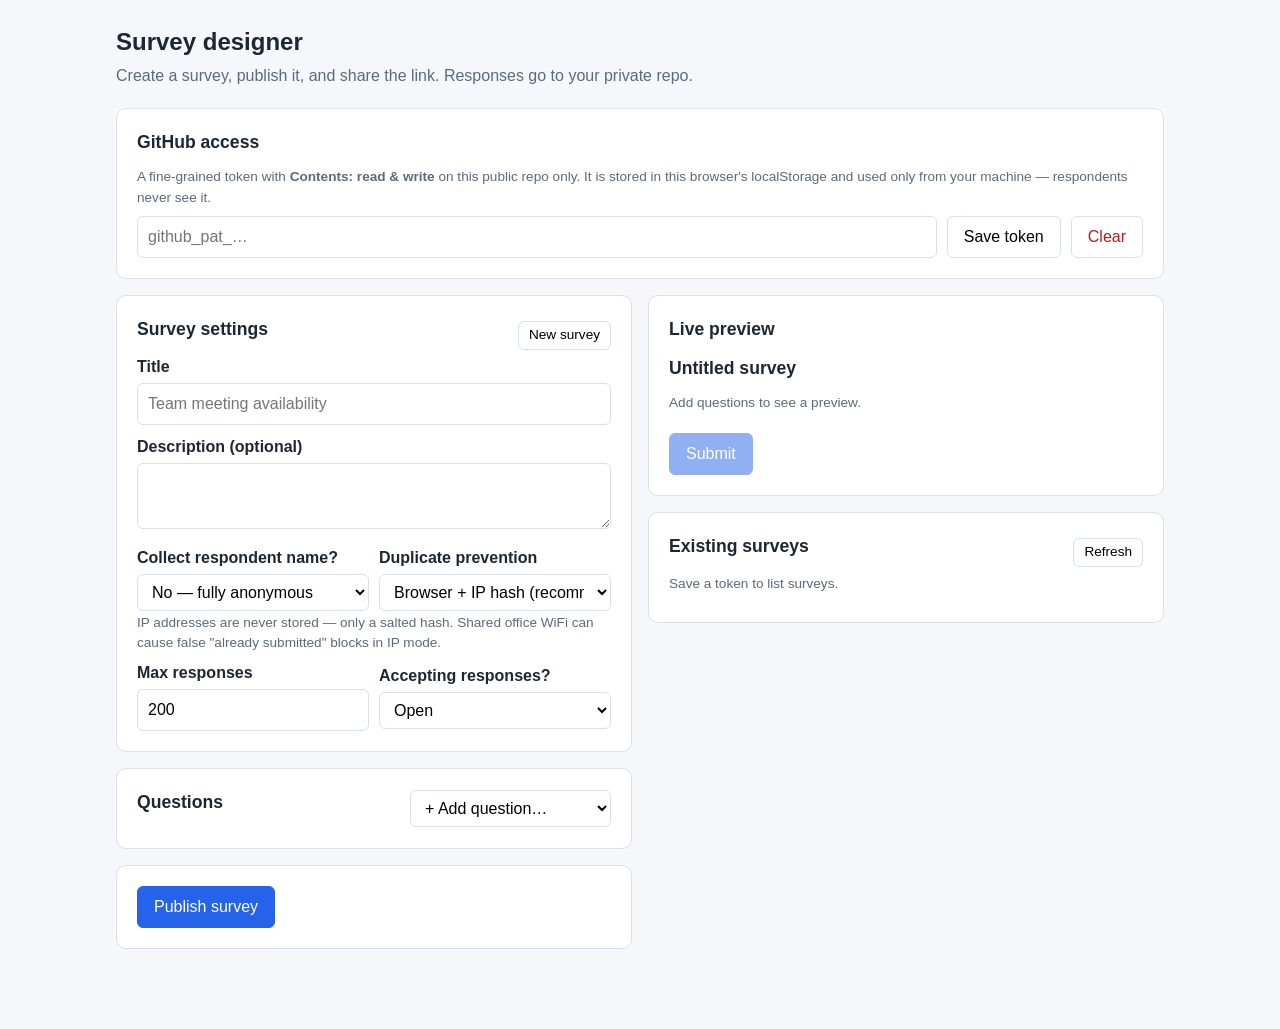
==== docs/index.html @ 24a3a3cf "Survey system: Pages frontend, Cloudflare Worker, R results reader" ====
<!DOCTYPE html>
<html lang="en">
<head>
  <meta charset="utf-8">
  <meta name="viewport" content="width=device-width, initial-scale=1">
  <title>Survey designer</title>
  <link rel="stylesheet" href="assets/style.css">
</head>
<body>
  <div class="wrap wide">
    <h1>Survey designer</h1>
    <p class="subtitle">Create a survey, publish it, and share the link. Responses go to your private repo.</p>

    <div class="card">
      <h2>GitHub access</h2>
      <p class="hint">
        A fine-grained token with <strong>Contents: read &amp; write</strong> on this public repo only.
        It is stored in this browser's localStorage and used only from your machine — respondents never see it.
      </p>
      <div class="row">
        <input type="password" id="gh-token" class="grow" placeholder="github_pat_…">
        <button id="save-token">Save token</button>
        <button id="clear-token" class="danger">Clear</button>
      </div>
      <div id="token-status" class="status"></div>
    </div>

    <div class="columns">
      <div>
        <div class="card">
          <div class="spread">
            <h2>Survey settings</h2>
            <button id="new-survey" class="small">New survey</button>
          </div>
          <label for="s-title">Title</label>
          <input type="text" id="s-title" placeholder="Team meeting availability">
          <label for="s-desc" style="margin-top:10px">Description (optional)</label>
          <textarea id="s-desc" rows="2"></textarea>

          <div class="row" style="margin-top:10px">
            <div class="grow">
              <label for="s-name">Collect respondent name?</label>
              <select id="s-name">
                <option value="no">No — fully anonymous</option>
                <option value="yes">Yes — required</option>
              </select>
            </div>
            <div class="grow">
              <label for="s-dedup">Duplicate prevention</label>
              <select id="s-dedup">
                <option value="browser+ip">Browser + IP hash (recommended)</option>
                <option value="browser">Browser token only</option>
                <option value="off">Off — allow repeats</option>
              </select>
            </div>
          </div>
          <p class="hint">IP addresses are never stored — only a salted hash. Shared office WiFi can cause false "already submitted" blocks in IP mode.</p>

          <div class="row">
            <div class="grow">
              <label for="s-cap">Max responses</label>
              <input type="number" id="s-cap" value="200" min="1" max="1000">
            </div>
            <div class="grow">
              <label for="s-open">Accepting responses?</label>
              <select id="s-open">
                <option value="yes">Open</option>
                <option value="no">Closed</option>
              </select>
            </div>
          </div>
        </div>

        <div class="card">
          <div class="spread">
            <h2>Questions</h2>
            <select id="add-type" style="width:auto">
              <option value="">+ Add question…</option>
              <option value="text">Short text</option>
              <option value="longtext">Long text</option>
              <option value="single">Single choice</option>
              <option value="multi">Multiple choice</option>
              <option value="rating">Rating 1–5</option>
              <option value="meeting">Meeting date/time grid</option>
            </select>
          </div>
          <div id="questions"></div>
        </div>

        <div class="card">
          <div class="row">
            <button id="publish" class="primary">Publish survey</button>
            <span id="publish-info" class="hint"></span>
          </div>
          <div id="publish-status" class="status"></div>
          <div id="share" style="display:none; margin-top:10px">
            <label>Shareable link</label>
            <code class="link" id="share-link"></code>
            <button id="copy-link" class="small">Copy</button>
          </div>
        </div>
      </div>

      <div>
        <div class="card">
          <h2>Live preview</h2>
          <div id="preview"></div>
        </div>
        <div class="card">
          <div class="spread">
            <h2>Existing surveys</h2>
            <button id="refresh-list" class="small">Refresh</button>
          </div>
          <div id="survey-list"><p class="hint">Save a token to list surveys.</p></div>
        </div>
      </div>
    </div>
  </div>
  <script src="assets/config.js"></script>
  <script src="assets/common.js"></script>
  <script src="assets/render.js"></script>
  <script src="assets/designer.js"></script>
</body>
</html>
---- docs/assets/style.css ----
:root {
  --ink: #1c2733;
  --muted: #5b6b7b;
  --line: #d9e0e7;
  --bg: #f5f7fa;
  --card: #ffffff;
  --accent: #2563eb;
  --accent-ink: #ffffff;
  --danger: #b91c1c;
  --ok: #15803d;
}

* { box-sizing: border-box; }

body {
  margin: 0;
  font-family: -apple-system, BlinkMacSystemFont, "Segoe UI", Roboto, sans-serif;
  color: var(--ink);
  background: var(--bg);
  line-height: 1.5;
}

.wrap { max-width: 760px; margin: 0 auto; padding: 24px 16px 64px; }
.wrap.wide { max-width: 1080px; }

h1 { font-size: 1.5rem; margin: 0 0 4px; }
h2 { font-size: 1.1rem; margin: 0 0 12px; }
.subtitle { color: var(--muted); margin: 0 0 20px; }

.card {
  background: var(--card);
  border: 1px solid var(--line);
  border-radius: 10px;
  padding: 20px;
  margin-bottom: 16px;
}

label { display: block; font-weight: 600; margin-bottom: 4px; }
.hint { font-size: 0.85rem; color: var(--muted); margin: 2px 0 8px; }

input[type="text"], input[type="password"], input[type="number"],
input[type="datetime-local"], select, textarea {
  width: 100%;
  padding: 8px 10px;
  border: 1px solid var(--line);
  border-radius: 6px;
  font: inherit;
  background: #fff;
}
textarea { resize: vertical; }

button {
  font: inherit;
  padding: 8px 16px;
  border-radius: 6px;
  border: 1px solid var(--line);
  background: #fff;
  cursor: pointer;
}
button.primary { background: var(--accent); border-color: var(--accent); color: var(--accent-ink); }
button.small { padding: 3px 10px; font-size: 0.85rem; }
button.danger { color: var(--danger); }
button:disabled { opacity: 0.5; cursor: default; }

.row { display: flex; gap: 10px; align-items: center; flex-wrap: wrap; }
.row > .grow { flex: 1; min-width: 180px; }
.spread { display: flex; justify-content: space-between; align-items: center; gap: 10px; }

.question { border-top: 1px solid var(--line); padding-top: 16px; margin-top: 16px; }
.question:first-of-type { border-top: none; margin-top: 0; padding-top: 0; }
.q-label { font-weight: 600; margin-bottom: 8px; }
.required-mark { color: var(--danger); }

.option { display: flex; align-items: center; gap: 8px; margin: 6px 0; font-weight: 400; }
.option input { width: auto; }

table.grid { border-collapse: collapse; width: 100%; margin-top: 8px; }
table.grid th, table.grid td { border: 1px solid var(--line); padding: 8px 10px; text-align: center; }
table.grid th:first-child, table.grid td:first-child { text-align: left; }
table.grid input[type="radio"] { width: auto; }

.rating { display: flex; gap: 8px; }
.rating label {
  font-weight: 400; border: 1px solid var(--line); border-radius: 6px;
  padding: 6px 14px; cursor: pointer; display: flex; gap: 6px; align-items: center;
}
.rating input { width: auto; }

.status { padding: 10px 14px; border-radius: 6px; margin: 12px 0; display: none; }
.status.show { display: block; }
.status.error { background: #fef2f2; color: var(--danger); border: 1px solid #fecaca; }
.status.ok { background: #f0fdf4; color: var(--ok); border: 1px solid #bbf7d0; }

.columns { display: grid; grid-template-columns: 1fr 1fr; gap: 16px; align-items: start; }
@media (max-width: 900px) { .columns { grid-template-columns: 1fr; } }

.survey-item { padding: 10px 0; border-top: 1px solid var(--line); }
.survey-item:first-of-type { border-top: none; }
code.link { word-break: break-all; font-size: 0.85rem; background: var(--bg); padding: 2px 6px; border-radius: 4px; }

.thanks { text-align: center; padding: 48px 20px; }
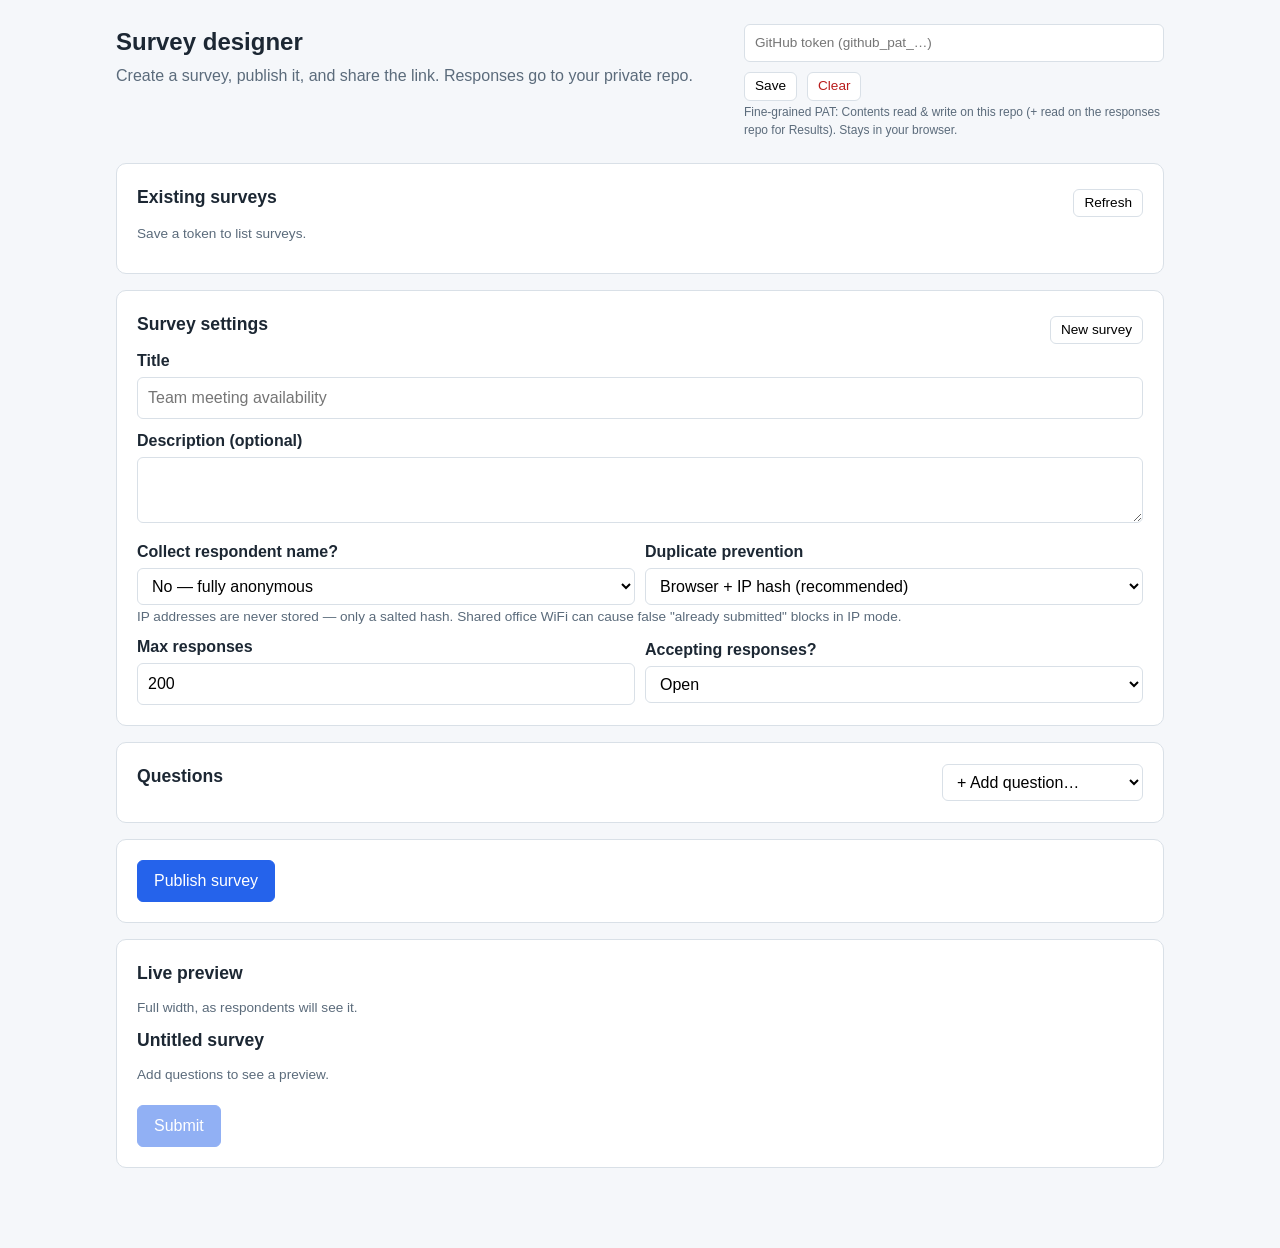
==== commit cfbd035a: "Single-column designer layout; 28-day grids; list display option for meeting questions" ====
--- a/docs/index.html
+++ b/docs/index.html
@@ -4,121 +4,114 @@
   <meta charset="utf-8">
   <meta name="viewport" content="width=device-width, initial-scale=1">
   <title>Survey designer</title>
-  <link rel="stylesheet" href="assets/style.css">
 </head>
 <body>
   <div class="wrap wide">
-    <h1>Survey designer</h1>
-    <p class="subtitle">Create a survey, publish it, and share the link. Responses go to your private repo.</p>
+    <div class="spread title-row">
+      <div>
+        <h1>Survey designer</h1>
+        <p class="subtitle">Create a survey, publish it, and share the link. Responses go to your private repo.</p>
+      </div>
+      <div class="token-box">
+        <div class="row">
+          <input type="password" id="gh-token" placeholder="GitHub token (github_pat_…)">
+          <button id="save-token" class="small">Save</button>
+          <button id="clear-token" class="small danger">Clear</button>
+        </div>
+        <div class="hint">Fine-grained PAT: Contents read &amp; write on this repo (+ read on the responses repo for Results). Stays in your browser.</div>
+        <div id="token-status" class="status"></div>
+      </div>
+    </div>
 
     <div class="card">
-      <h2>GitHub access</h2>
-      <p class="hint">
-        A fine-grained token with <strong>Contents: read &amp; write</strong> on this public repo only.
-        It is stored in this browser's localStorage and used only from your machine — respondents never see it.
-      </p>
-      <div class="row">
-        <input type="password" id="gh-token" class="grow" placeholder="github_pat_…">
-        <button id="save-token">Save token</button>
-        <button id="clear-token" class="danger">Clear</button>
+      <div class="spread">
+        <h2>Existing surveys</h2>
+        <button id="refresh-list" class="small">Refresh</button>
       </div>
-      <div id="token-status" class="status"></div>
+      <div id="survey-list"><p class="hint">Save a token to list surveys.</p></div>
     </div>
 
-    <div class="columns">
-      <div>
-        <div class="card">
-          <div class="spread">
-            <h2>Survey settings</h2>
-            <button id="new-survey" class="small">New survey</button>
-          </div>
-          <label for="s-title">Title</label>
-          <input type="text" id="s-title" placeholder="Team meeting availability">
-          <label for="s-desc" style="margin-top:10px">Description (optional)</label>
-          <textarea id="s-desc" rows="2"></textarea>
+    <div class="card">
+      <div class="spread">
+        <h2>Survey settings</h2>
+        <button id="new-survey" class="small">New survey</button>
+      </div>
+      <label for="s-title">Title</label>
+      <input type="text" id="s-title" placeholder="Team meeting availability">
+      <label for="s-desc" style="margin-top:10px">Description (optional)</label>
+      <textarea id="s-desc" rows="2"></textarea>
 
-          <div class="row" style="margin-top:10px">
-            <div class="grow">
-              <label for="s-name">Collect respondent name?</label>
-              <select id="s-name">
-                <option value="no">No — fully anonymous</option>
-                <option value="yes">Yes — required</option>
-              </select>
-            </div>
-            <div class="grow">
-              <label for="s-dedup">Duplicate prevention</label>
-              <select id="s-dedup">
-                <option value="browser+ip">Browser + IP hash (recommended)</option>
-                <option value="browser">Browser token only</option>
-                <option value="off">Off — allow repeats</option>
-              </select>
-            </div>
-          </div>
-          <p class="hint">IP addresses are never stored — only a salted hash. Shared office WiFi can cause false "already submitted" blocks in IP mode.</p>
-
-          <div class="row">
-            <div class="grow">
-              <label for="s-cap">Max responses</label>
-              <input type="number" id="s-cap" value="200" min="1" max="1000">
-            </div>
-            <div class="grow">
-              <label for="s-open">Accepting responses?</label>
-              <select id="s-open">
-                <option value="yes">Open</option>
-                <option value="no">Closed</option>
-              </select>
-            </div>
-          </div>
+      <div class="row" style="margin-top:10px">
+        <div class="grow">
+          <label for="s-name">Collect respondent name?</label>
+          <select id="s-name">
+            <option value="no">No — fully anonymous</option>
+            <option value="yes">Yes — required</option>
+          </select>
         </div>
-
-        <div class="card">
-          <div class="spread">
-            <h2>Questions</h2>
-            <select id="add-type" style="width:auto">
-              <option value="">+ Add question…</option>
-              <option value="text">Short text</option>
-              <option value="longtext">Long text</option>
-              <option value="single">Single choice</option>
-              <option value="multi">Multiple choice</option>
-              <option value="rating">Rating 1–5</option>
-              <option value="meeting">Meeting date/time grid</option>
-            </select>
-          </div>
-          <div id="questions"></div>
-        </div>
-
-        <div class="card">
-          <div class="row">
-            <button id="publish" class="primary">Publish survey</button>
-            <span id="publish-info" class="hint"></span>
-          </div>
-          <div id="publish-status" class="status"></div>
-          <div id="share" style="display:none; margin-top:10px">
-            <label>Shareable link</label>
-            <code class="link" id="share-link"></code>
-            <button id="copy-link" class="small">Copy</button>
-          </div>
+        <div class="grow">
+          <label for="s-dedup">Duplicate prevention</label>
+          <select id="s-dedup">
+            <option value="browser+ip">Browser + IP hash (recommended)</option>
+            <option value="browser">Browser token only</option>
+            <option value="off">Off — allow repeats</option>
+          </select>
         </div>
       </div>
+      <p class="hint">IP addresses are never stored — only a salted hash. Shared office WiFi can cause false "already submitted" blocks in IP mode.</p>
 
-      <div>
-        <div class="card">
-          <h2>Live preview</h2>
-          <div id="preview"></div>
+      <div class="row">
+        <div class="grow">
+          <label for="s-cap">Max responses</label>
+          <input type="number" id="s-cap" value="200" min="1" max="1000">
         </div>
-        <div class="card">
-          <div class="spread">
-            <h2>Existing surveys</h2>
-            <button id="refresh-list" class="small">Refresh</button>
-          </div>
-          <div id="survey-list"><p class="hint">Save a token to list surveys.</p></div>
+        <div class="grow">
+          <label for="s-open">Accepting responses?</label>
+          <select id="s-open">
+            <option value="yes">Open</option>
+            <option value="no">Closed</option>
+          </select>
         </div>
       </div>
     </div>
+
+    <div class="card">
+      <div class="spread">
+        <h2>Questions</h2>
+        <select id="add-type" style="width:auto">
+          <option value="">+ Add question…</option>
+          <option value="text">Short text</option>
+          <option value="longtext">Long text</option>
+          <option value="single">Single choice</option>
+          <option value="multi">Multiple choice</option>
+          <option value="rating">Rating 1–5</option>
+          <option value="meeting">Meeting date/time grid</option>
+        </select>
+      </div>
+      <div id="questions"></div>
+    </div>
+
+    <div class="card">
+      <div class="row">
+        <button id="publish" class="primary">Publish survey</button>
+        <span id="publish-info" class="hint"></span>
+      </div>
+      <div id="publish-status" class="status"></div>
+      <div id="share" style="display:none; margin-top:10px">
+        <label>Shareable link</label>
+        <code class="link" id="share-link"></code>
+        <button id="copy-link" class="small">Copy</button>
+      </div>
+    </div>
+
+    <div class="card">
+      <h2>Live preview</h2>
+      <p class="hint">Full width, as respondents will see it.</p>
+      <div id="preview"></div>
+    </div>
   </div>
-  <script src="assets/config.js"></script>
-  <script src="assets/common.js"></script>
-  <script src="assets/render.js"></script>
-  <script src="assets/designer.js"></script>
+  <script src="assets/boot.js"
+    data-styles='["style.css"]'
+    data-scripts='["config.js","common.js","tz.js","render.js","respond-grid.js","timegrid.js","designer.js"]'></script>
 </body>
 </html>
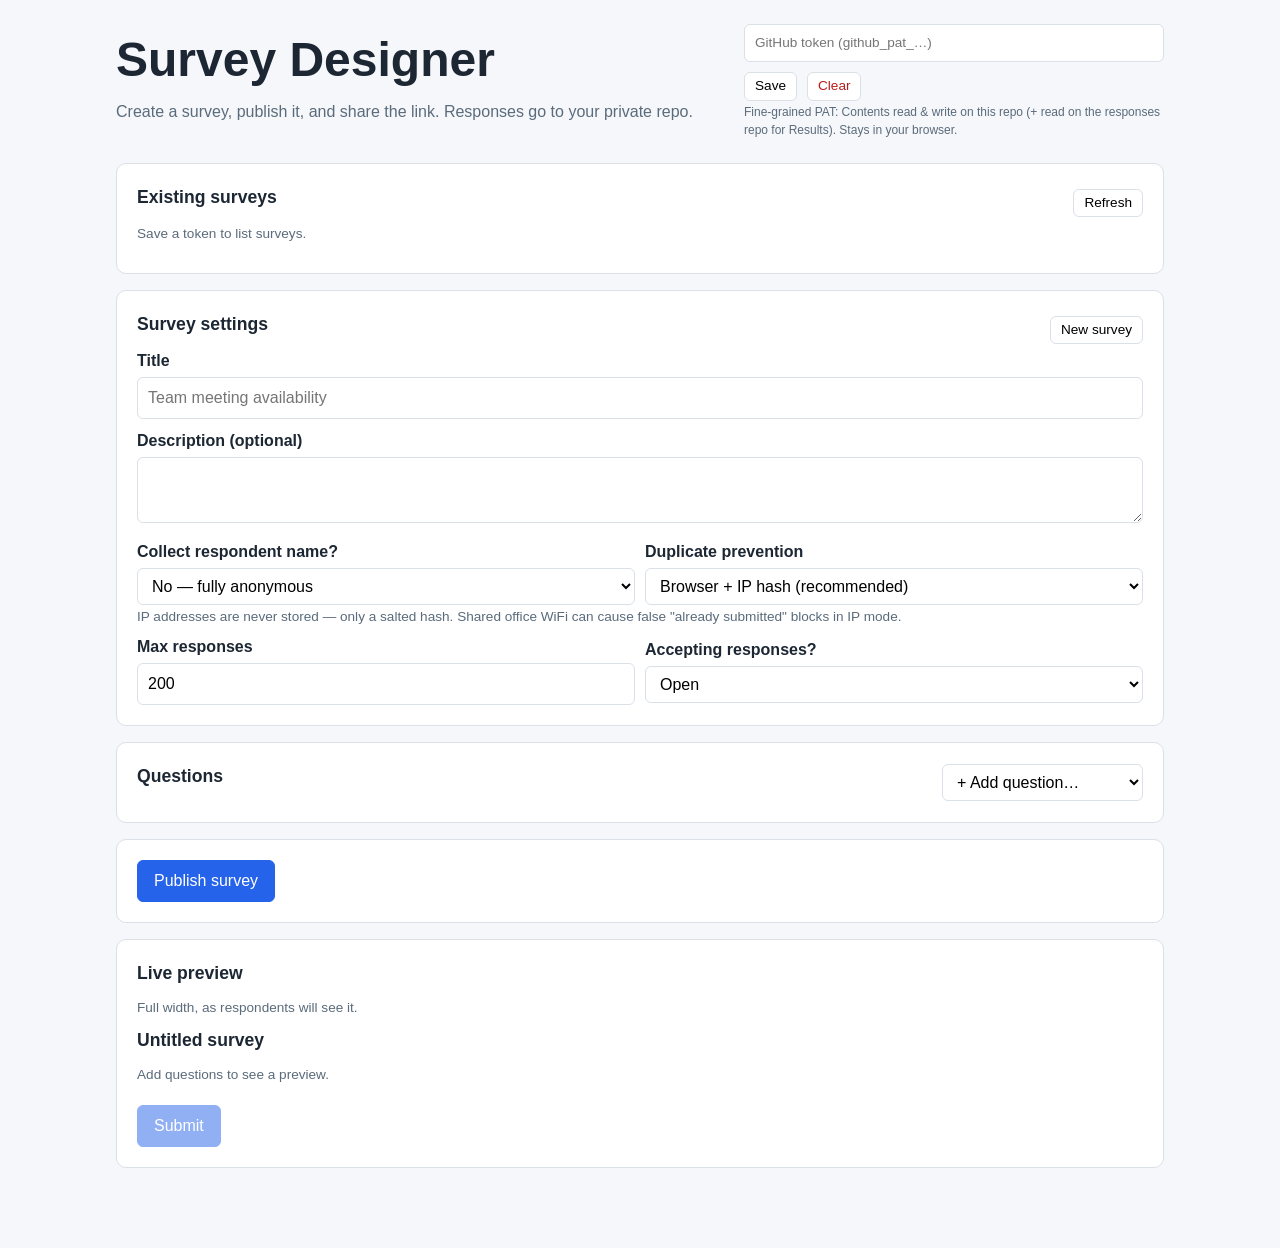
==== commit 3544d4a4: "Larger Survey Designer title" ====
--- a/docs/index.html
+++ b/docs/index.html
@@ -3,13 +3,13 @@
 <head>
   <meta charset="utf-8">
   <meta name="viewport" content="width=device-width, initial-scale=1">
-  <title>Survey designer</title>
+  <title>Survey Designer</title>
 </head>
 <body>
   <div class="wrap wide">
     <div class="spread title-row">
       <div>
-        <h1>Survey designer</h1>
+        <h1 class="main-title">Survey Designer</h1>
         <p class="subtitle">Create a survey, publish it, and share the link. Responses go to your private repo.</p>
       </div>
       <div class="token-box">
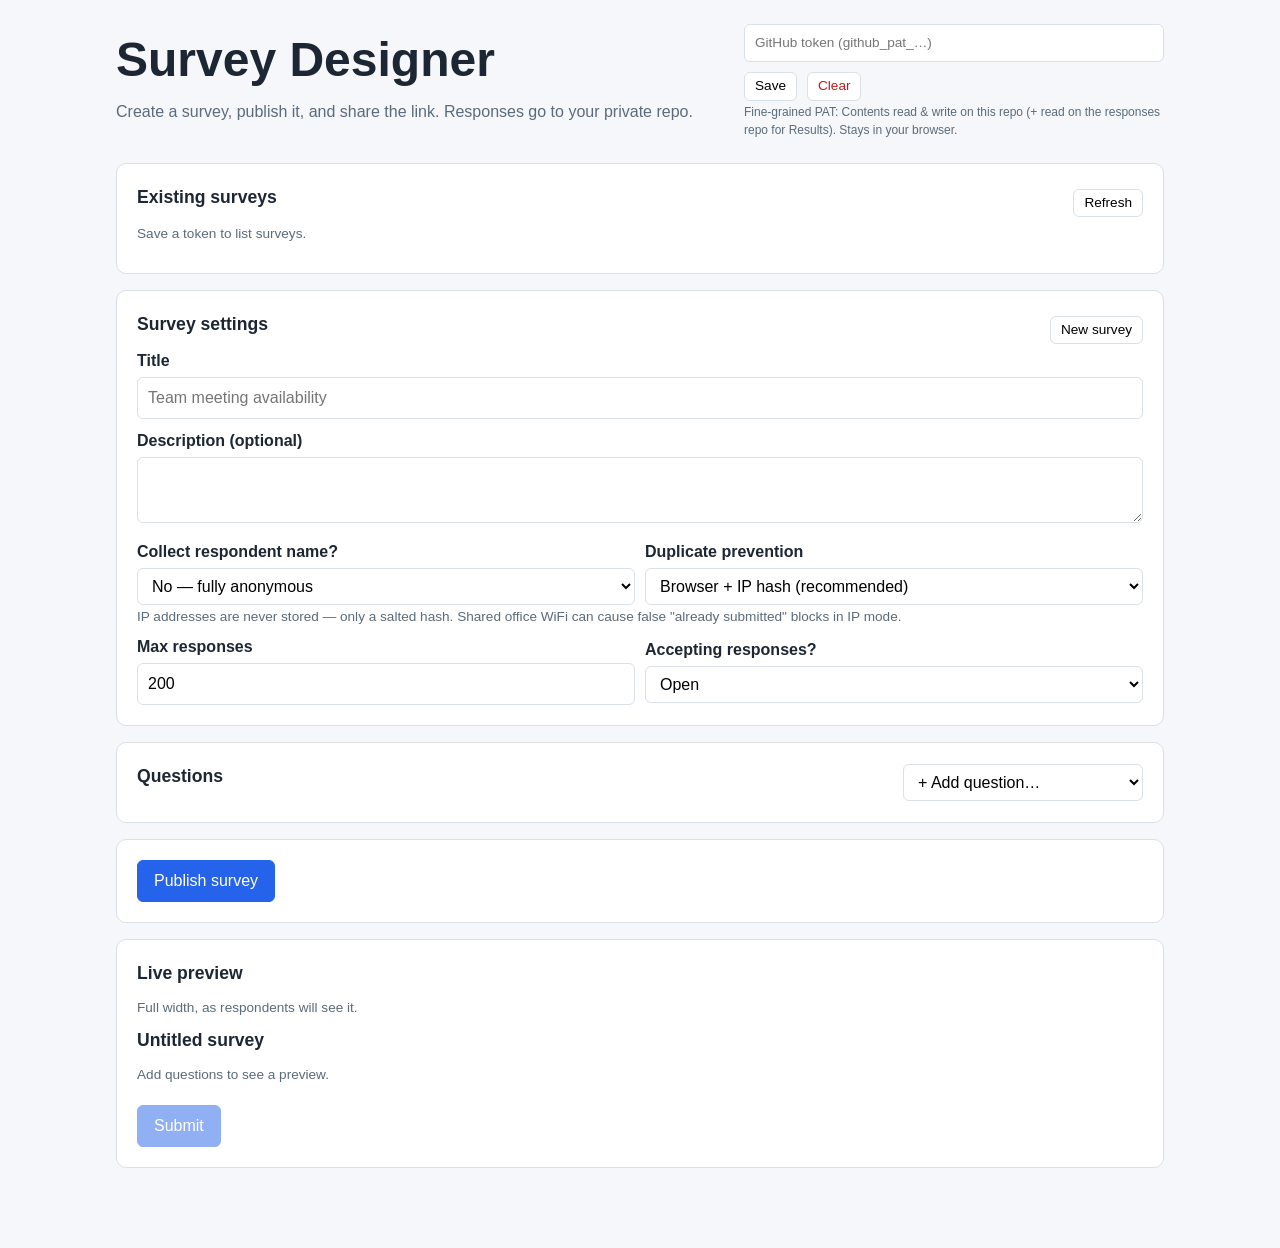
==== commit 22c89fc7: "New question types: Yes/No, dropdown, number, Likert — with results charts and R summaries" ====
--- a/docs/index.html
+++ b/docs/index.html
@@ -82,9 +82,12 @@
           <option value="">+ Add question…</option>
           <option value="text">Short text</option>
           <option value="longtext">Long text</option>
+          <option value="yesno">Yes / No</option>
           <option value="single">Single choice</option>
           <option value="multi">Multiple choice</option>
           <option value="rating">Rating 1–5</option>
+          <option value="number">Number</option>
+          <option value="likert">Likert scale (statement grid)</option>
           <option value="meeting">Meeting date/time grid</option>
         </select>
       </div>
